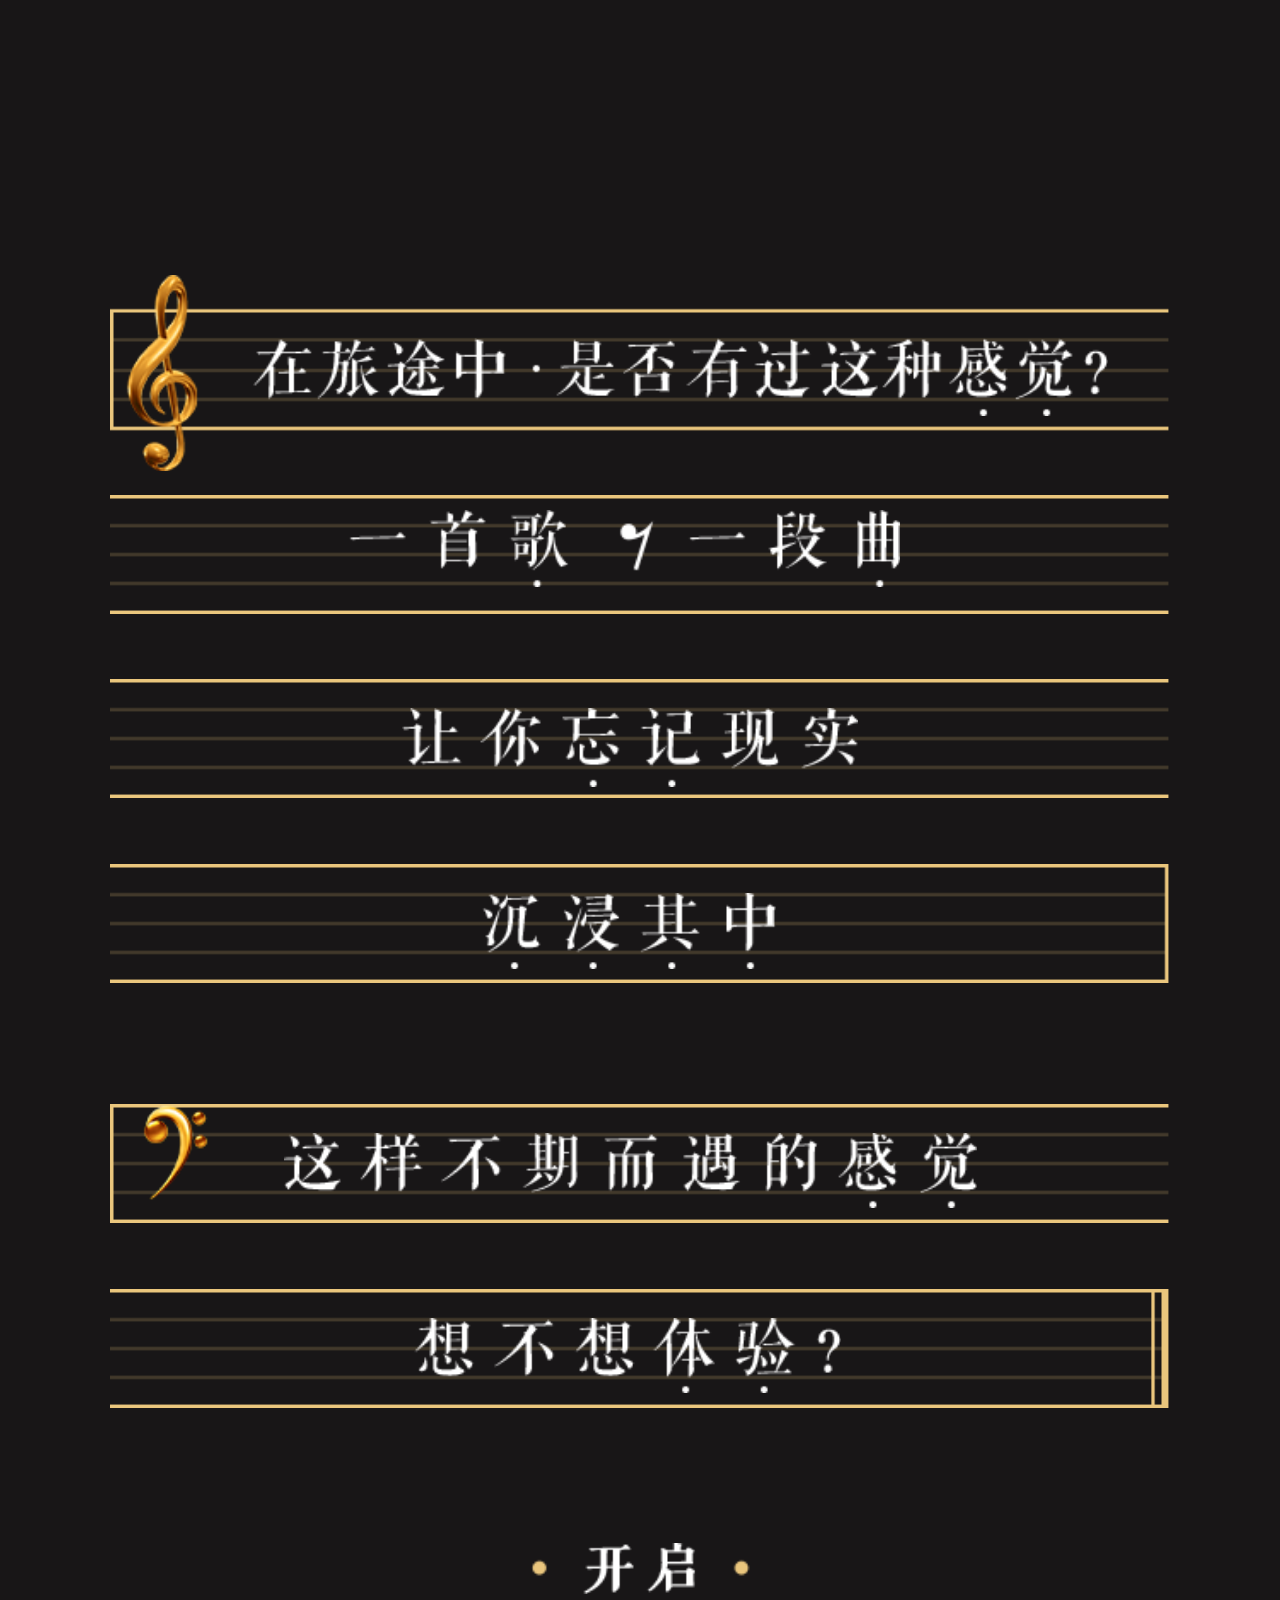
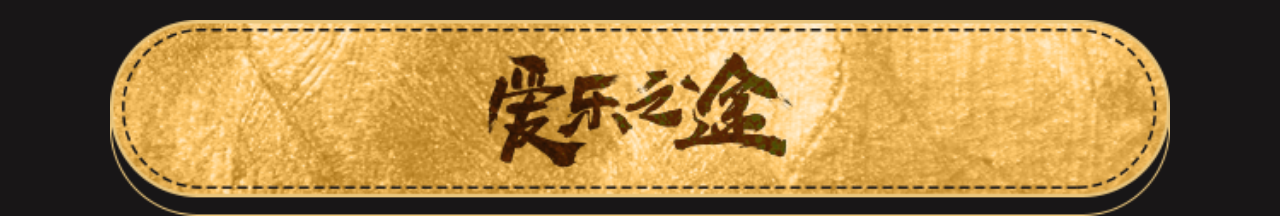
==== index.html @ 2fbd1ff0 "改layer光条" ====
<!DOCTYPE html>
<html lang="en">
<head>
    <meta charset="UTF-8">
    <meta name="viewport" content="initial-scale=1, maximum-scale=1, user-scalable=no, width=device-width">
    <meta name="screen-orientation" content="portrait">
    <meta name="x5-orientation" content="portrait">
    <meta name="format-detection" content="telephone=no"/>
    <meta name="renderer" content="webkit">
    <meta http-equiv="X-UA-Compatible" content="IE=Edge,chrome=1">
    <meta name="apple-mobile-web-app-capable" content="yes"/>
    <meta name="screen-orientation" content="portrait">
    <meta name="x5-orientation" content="portrait">
    <meta name="full-screen" content="yes">
    <meta name="x5-fullscreen" content="true">
    <meta name="browsermode" content="application">
    <meta name="x5-page-mode" content="app">
    <meta name="msapplication-tap-highlight" content="no">
    <title>听见不同 想住就住</title>
    <link rel="stylesheet" href="css/clean.css">
    <link rel="stylesheet" href="css/music.css">
    <link rel="stylesheet" href="css/main.css">
    <script type="text/javascript" src="bower_components/jquery2/jquery.min.js"></script>
    <script src="http://res.wx.qq.com/open/js/jweixin-1.0.0.js"></script>
    <script type="text/javascript" src="js/css3d.js"></script>
    <script type="text/javascript" src="js/parallax.js"></script>
    <script type="text/javascript" src="js/swip.js"></script>
    <script type="text/javascript" src="js/share.js"></script>
</head>
<body>
<div class="container" id="container">
    <div class="firstAd" style="">
        <!---->
        <div class="steps">
            <div class="step step_1">
                <img class="wordText" alt="" src="img/word_text_1_03.png">
            </div>
            <div class="step step_2">
                <img class="wordText" alt="" src="img/word_text_2_03.png">
            </div>
            <div class="step step_3">
                <img class="wordText" alt="" src="img/word_text_3_11.png">
            </div>
            <div class="step step_4">
                <img class="wordText" alt="" src="img/word_text_4_15.png">
            </div>
            <div class="step step_5">
                <img class="wordText" alt="" src="img/word_text_5_19.png">
            </div>
            <div class="step step_6">
                <img class="wordText" alt="" src="img/word_text_6_23.png">
            </div>
        </div>
        <div class="music_start">
            <img src="img/music_open_03.png" alt="">
        </div>
        <div class="music_btn">
            <img src="img/music_btn_03.png" alt="">
        </div>
    </div>

    <div class="mainIndex hide">
        <div class="mainBar relation" id="mainBar">
            <div class="barItem barItem-1"><img src="img/bar_item1_07.png" alt=""></div>
            <div class="barItem barItem-2"><img src="img/bar_item2_11.png" alt=""></div>
            <div class="barItem barItem-3"><img src="img/bar_item3_15.png" alt=""></div>
            <div class="barItem barItem-4"><img src="img/bar_item4_19.png" alt=""></div>
            <!--拖动图标-->
            <div class="touchIcon" id="touchIcon"></div>
            <div class="touchLine"></div>
        </div>
        <div class="logo mainIndexSource"><img src="img/index_logo_03.png"></div>
        <div class="img mainIndexSource"><img src="img/index_img_03.png"></div>
        <div class="introd mainIndexSource"><img src="img/index_introd_03.png"></div>
        <div class="addMsg mainIndexSource"><img src="img/addMsg_03.png"></div>
        <!--<div class="handpull bounceDom" style="display: none"><img src="img/handpull.png" alt=""></div>-->
    </div>

    <div id="arScene" class="arScene hide" >
        <div class="clickMsg">
            <img src="img/chickmsg_04.png" alt="">
        </div>
    </div>
    <div class="pScene" id="pScene" class="" data-limit-y="0" data-scalar-x="60" style="position: absolute;width: 100%;height: 100%;">
        <div  class="ar_item_1" id="ar_item_1"></div>
        <div  class="ar_item_2" id="ar_item_2"></div>
        <div  class="ar_item_3" id="ar_item_3"></div>
    </div>
    <div class="layer layer_1" data-scalar-x='30.0' data-scalar-y='30.0'>
        <img data-depth="0.00" src="img/layer/txt_1.png">
        <img data-depth="0.20" src="img/layer/obj_1.png">
        <img class="logo" src="img/layer/logo1.png">
        <img class="light" src="img/layer/light.png">
        <img class="door" src="img/layer/door1.png">
        <div class="lights">
          <img src="img/layer/light1.png" alt="" style="left: 1.1rem;">
          <img src="img/layer/light1.png" alt="" style="left: 3.2rem;">
          <img src="img/layer/light1.png" alt="" style="left: 5.4rem;">
        </div>
    </div>
    <div class="layer layer_2" data-scalar-x='30.0' data-scalar-y='30.0'>
        <img data-depth="0.00" src="img/layer/txt_2.png">
        <img data-depth="0.20" src="img/layer/obj_2.png">
        <img class="logo" src="img/layer/logo2.png">
        <img class="light" src="img/layer/light.png">
        <img class="door" src="img/layer/door2.png">
        <div class="lights">
          <img src="img/layer/light2.png" alt="">
          <img src="img/layer/light2.png" alt="">
          <img src="img/layer/light2.png" alt="">
          <img src="img/layer/light2.png" alt="">
        </div>
    </div>
    <div class="layer layer_3" data-scalar-x='30.0' data-scalar-y='30.0'>
        <img data-depth="0.00" src="img/layer/txt_3.png">
        <img data-depth="0.20" src="img/layer/obj_3.png">
        <img class="logo" src="img/layer/logo3.png">
        <img class="light" src="img/layer/light.png">
        <img class="door" src="img/layer/door3.png">
        <div class="lights">
          <img src="img/layer/light3.png" alt="">
          <img src="img/layer/light3.png" alt="">
          <img src="img/layer/light3.png" alt="">
          <img src="img/layer/light3.png" alt="">
          <img src="img/layer/light3.png" alt="">
        </div>
    </div>
    <div class="music_play"><img src="img/music_play_03.png"></div>
    <div class="huazhu_logo">
        <img src="img/index_logo_03.png">
    </div>
</div>
<script type="text/javascript" src="js/main.js"></script>
<script type="text/javascript" src="js/parallax.js"></script>
<script>
  var scene_1 = $('.layer_1').get(0)
  var parallax = new Parallax(scene_1, {
    pointerEvents: true,
  });
  var scene_2 = $('.layer_2').get(0)
  var parallax = new Parallax(scene_2, {
    pointerEvents: true,
  });
  var scene_3 = $('.layer_3').get(0)
  var parallax = new Parallax(scene_3, {
    pointerEvents: true,
  });
  $('#ar_item_1').click(function(){
    $('.layer_1').fadeIn();
  })
  $('#ar_item_2').click(function(){
    $('.layer_2').fadeIn();
  })
  $('#ar_item_3').click(function(){
    $('.layer_3').fadeIn();
  })
  $('.layer').click(function(){
    window.location.href="http://m.huazhu.com/Hotel/Detail?hotelId=1000202";
  })
  function size() {
    var _screenWidth = document.documentElement.clientWidth < 300 ? 300 : document.documentElement.clientWidth,
      _UIWidth = 750,
      _fontSize = _screenWidth / _UIWidth * 100;
    window.fontSize = parseFloat(_fontSize);
    document.documentElement.style.fontSize = _fontSize + 'px';
  }
  size();
  window.onresize = function () {
    size();
  }
  $(function () {
    var windowHeight = $(window).height();
    $("#container").css("height", windowHeight);
    function preventString(e) {
      return e.preventDefault()&&e.stopPropagation();
    }
    var touchObj = new Object();
    var touchIcon = document.getElementById("touchIcon");
    //获取最大可滑动距离
    var maxCoundTouch = 7*window.fontSize +  $(touchIcon)[0].clientHeight*1;
    //开始拖动
    touchIcon.addEventListener("touchstart",function (event) {
      console.log("开始拖动",event);
      maxCoundTouch = 7*window.fontSize +  $(touchIcon)[0].clientHeight*1;
      touchObj.bgTransHeight = parseFloat(window.fontSize*(45.38-12.03))-windowHeight;
      touchObj.startY  = parseInt(event.targetTouches[0].pageY);
      $(".mainBar").removeClass("relation");
      preventString(event);
    })
    //持续拖动
    touchIcon.addEventListener("touchmove",function (event) {
      touchObj.touchY  = parseInt(event.targetTouches[0].pageY) - touchObj.startY;
//      console.log("拖动距离",touchObj.touchY);
      if(touchObj.touchY>=0&&touchObj.touchY<=maxCoundTouch){
//        $(touchIcon).css("top",touchObj.touchY + 'px');
        $(touchIcon).css("transform","translateY("+touchObj.touchY+"px)")
        console.log((-1*((touchObj.bgTransHeight/maxCoundTouch)*touchObj.touchY+12.03*window.fontSize)))
        $(".mainBar").css("background-position-y",(-1*((touchObj.bgTransHeight/maxCoundTouch)*touchObj.touchY+12.03*window.fontSize))+'px')
        // 1 2 3 4 出现顺序
        if(1*touchObj.touchY>=maxCoundTouch*0.2){
          if($(".barItem-2").hasClass("appear")){
            $(".barItem-2").removeClass("appear").addClass("disappear");
          }
          if($(".barItem-3").hasClass("appear")){
            $(".barItem-3").removeClass("appear").addClass("disappear");
          }
          if($(".barItem-4").hasClass("appear")){
            $(".barItem-4").removeClass("appear").addClass("disappear");
          }
          $(".barItem-1").removeClass("disappear").addClass("appear");     //出现
        }
        if((1*touchObj.touchY)>=(maxCoundTouch*0.4)){
//          $(".barItem").removeClass("active");    //消失
          if($(".barItem-1").hasClass("appear")){
            $(".barItem-1").removeClass("appear").addClass("disappear");
          }
          if($(".barItem-2").hasClass("appear")){
            $(".barItem-2").removeClass("appear").addClass("disappear");
          }
          if($(".barItem-3").hasClass("appear")){
            $(".barItem-3").removeClass("appear").addClass("disappear");
          }
          $(".barItem-2").removeClass("disappear").addClass("appear");     //出现
        }
        if(1*touchObj.touchY>=maxCoundTouch*0.6){
//          $(".barItem").removeClass("active");    //消失
          if($(".barItem-1").hasClass("appear")){
            $(".barItem-1").removeClass("appear").addClass("disappear");
          }
          if($(".barItem-2").hasClass("appear")){
            $(".barItem-2").removeClass("appear").addClass("disappear");
          }
          if($(".barItem-4").hasClass("appear")){
            $(".barItem-4").removeClass("appear").addClass("disappear");
          }
          $(".barItem-3").removeClass("disappear").addClass("appear");     //出现
        }
        if(1*touchObj.touchY>=maxCoundTouch*0.8){
//          $(".barItem").removeClass("active");    //消失
          if($(".barItem-1").hasClass("appear")){
            $(".barItem-1").removeClass("appear").addClass("disappear");
          }
          if($(".barItem-2").hasClass("appear")){
            $(".barItem-2").removeClass("appear").addClass("disappear");
          }
          if($(".barItem-3").hasClass("appear")){
            $(".barItem-3").removeClass("appear").addClass("disappear");
          }
          $(".barItem-4").removeClass("disappear").addClass("appear");     //出现
        }
        if((maxCoundTouch - touchObj.touchY)<=10){
          $(".touchIcon").addClass("high");
        }else{
          $(".touchIcon").removeClass("high");
        }

      }else{
        return false;
      }
      preventString(event);
    })
    //持续拖动
    // var scene = $('#pScene').get(0)
    // var parallax = new Parallax(scene,{
    //   pointerEvents: true,
    // });
    touchIcon.addEventListener("touchend",function (event) {
      console.log("拖动距离", touchObj.touchY,'最大可拖动距离',maxCoundTouch);
      //设置最大偏移误差为10px
      if(touchObj.touchY + 10 >=maxCoundTouch){
        console.log("拖动完成");
//        $()
        $("#mainBar").fadeOut(800);
        $("#arScene").fadeIn(800);
        $("#pScene").show();
      }else{
        console.log("重新拖动")
        $(touchIcon).css("transform","translateY("+0+"px)");
        $("#mainBar").css("background-position",'0 -12.04rem');
        $(".barItem").removeClass("active");
        setTimeout(function () {
          $("#touchIcon").removeClass("animate");
//          $("#touchIcon").removeClass("reset");
        },1200)
      }
      preventString(event);
    })

    $(".music_btn").on("click",function () {
      console.log("click");
      $('.firstAd').fadeOut(800);
      $('.mainIndex').fadeIn(800);
      $(".music_play").fadeIn(800);
      setTimeout(function () {
        $(".mainIndex").addClass("animate");
        return drawNext();
      },800)
    })
    function drawNext() {
      setTimeout(function () {
        $(".mainIndexSource").hide();
        $("#mainBar").css("background-position",'0 -12.04rem');
        setTimeout(function () {
          $("#mainBar .touchIcon").fadeIn(500);
          $("#mainBar .touchLine").fadeIn(500);
          $(".huazhu_logo").fadeIn(500);
        },800)
      },5500)
    }
    setTimeout(function () {
      $("#container").addClass("animate");
    },500)
    //创建场景
    var s = new C3D.Stage();
    s.size(window.innerWidth, window.innerHeight).material({
      color: "rgba(0,0,0,0)"
    }).update();
    document.getElementById("arScene").appendChild(s.el);
    //创建立方图
    var panoRect = {w: 1200, h: 800};
    var bgData = [
      {url: 'img/line_01.png',b_url:'img/b_01.png',z_url:'img/z_01.png'},
      {url: 'img/line_02.png',b_url:'img/b_02.png',z_url:'img/z_02.png'},
      {url: 'img/line_03.png',b_url:'img/b_03.png',z_url:'img/z_03.png'},
      {url: 'img/line_04.png',b_url:'img/b_04.png',z_url:'img/z_04.png'},
      {url: 'img/line_05.png',b_url:'img/b_05.png',z_url:'img/z_05.png'},
      {url: 'img/line_06.png',b_url:'img/b_06.png',z_url:'img/z_06.png'},
      {url: 'img/line_07.png',b_url:'img/b_07.png',z_url:'img/z_07.png'},
      {url: 'img/line_08.png',b_url:'img/b_08.png',z_url:'img/z_08.png'},
      {url: 'img/line_09.png',b_url:'img/b_09.png',z_url:'img/z_09.png'},
      {url: 'img/line_10.png',b_url:'img/b_10.png',z_url:'img/z_10.png'},
      {url: 'img/line_11.png',b_url:'img/b_11.png',z_url:'img/z_11.png'},
      {url: 'img/line_12.png',b_url:'img/b_12.png',z_url:'img/z_12.png'},
      {url: 'img/line_13.png',b_url:'img/b_13.png',z_url:'img/z_13.png'},
      {url: 'img/line_14.png',b_url:'img/b_14.png',z_url:'img/z_14.png'},
      {url: 'img/line_15.png',b_url:'img/b_15.png',z_url:'img/z_15.png'},
    ];
    function createPano(imgs, rect) {
      var _len = imgs.length;
      var _step = rect.w / _len;
      var _radius = Math.floor(_step / 2 / Math.tan(Math.PI / _len)) - 1;
      var _sp = new C3D.Sprite();
      for (var i = 0; i < _len; i++) {
        var _p = new C3D.Plane();
        var _r = 360 / _len * i;
        var _a = Math.PI * 2 / _len * i;
        _p.size(_step, rect.h).position(Math.sin(_a) * _radius, 0, -Math.cos(_a) * _radius).rotation(0, -_r, 0).material({
          image: imgs[i].url,
          repeat: 'no-repeat',
          bothsides: false,
        }).update();
        _sp.addChild(_p);
      }
      return _sp;
    }
    function createPanoB(imgs, rect) {
      var _len = imgs.length;
      var _step = rect.w / _len;
      var _radius = Math.floor(_step / 2 / Math.tan(Math.PI / _len)) - 1;
      var _sp = new C3D.Sprite();
      for (var i = 0; i < _len; i++) {
        var _p = new C3D.Plane();
        var _r = 360 / _len * i;
        var _a = Math.PI * 2 / _len * i;
        _p.size(_step, rect.h).position(Math.sin(_a) * _radius, 0, -Math.cos(_a) * _radius).rotation(0, -_r, 0).material({
          image: imgs[i].b_url,
          repeat: 'no-repeat',
          bothsides: false,
        }).update();
        _sp.addChild(_p);
      }
      return _sp;
    }
    function createPanoZ(imgs, rect) {
      var _len = imgs.length;
      var _step = rect.w / _len;
      var _radius = Math.floor(_step / 2 / Math.tan(Math.PI / _len)) - 1;
      var _sp = new C3D.Sprite();
      for (var i = 0; i < _len; i++) {
        var _p = new C3D.Plane();
        var _r = 360 / _len * i;
        var _a = Math.PI * 2 / _len * i;
        _p.size(_step, rect.h).position(Math.sin(_a) * _radius, 0, -Math.cos(_a) * _radius).rotation(0, -_r, 0).material({
          image: imgs[i].z_url,
          repeat: 'no-repeat',
          bothsides: false,
        }).update();
        _sp.addChild(_p);
      }
      return _sp;
    }
    var pano = createPano(bgData, panoRect);
    var panoB = createPanoB(bgData, panoRect);
    var panoZ = createPanoZ(bgData, panoRect);
    pano.position(0, -200, -400).updateT();
    panoB.position(0, -200, -350).updateT();
    panoZ.position(0, -200, -380).updateT();
    s.addChild(pano);
    s.addChild(panoB);
    s.addChild(panoZ)
    //刷新场景
    requestAnimationFrame = window.requestAnimationFrame || window.mozRequestAnimationFrame || window.webkitRequestAnimationFrame || window.msRequestAnimationFrame || window.oRequestAnimationFrame ||
      function (callback) {
        setTimeout(callback, 1000 / 60);
      };
    function go() {
      pano.rotate(0, 0.1, 0).updateT();
      panoB.rotate(0, 0.12, 0).updateT();
      panoZ.rotate(0, 0.13, 0).updateT();

//      requestAnimationFrame(go);
//      scene.rotate(0, 1, 0).updateT();
//      scene.p3.rotate(-1, 0, 0).updateT();
      requestAnimationFrame(go);

    }
    requestAnimationFrame(go);
  })
</script>
</body>
</html>
---- css/clean.css ----
@charset "UTF-8";
*[contenteditable] {
    -webkit-user-select: auto;
    -moz-user-select: auto;
    -ms-user-select: auto;
    user-select: auto;
}

*,
.ban div p span,
.commentHeader span,
.commentSend,
.create span,
.editContent,
.sende-header span,
.start,
.theme li,
.voteheader span,
.words,
a,
button,
input {
    -webkit-tap-highlight-color: transparent
}

html,
body,
div,
span,
object,
iframe,
h1,
h2,
h3,
h4,
h5,
h6,
p,
blockquote,
pre,
a,
abbr,
acronym,
address,
big,
cite,
code,
del,
dfn,
em,
img,
ins,
kbd,
q,
s,
samp,
small,
strike,
strong,
sub,
sup,
tt,
var,
b,
u,
i,
center,
dl,
dt,
dd,
ol,
ul,
li,
fieldset,
form,
input,
textarea,
select,
button,
label,
legend,
table,
caption,
tbody,
tfoot,
thead,
tr,
th,
td,
article,
aside,
canvas,
details,
embed,
figure,
figcaption,
footer,
header,
hgroup,
menu,
nav,
output,
ruby,
section,
summary,
time,
mark,
audio,
video {
    margin: 0;
    padding: 0;
    font-style: inherit;
    font-size: 100%;
    -webkit-box-sizing: border-box;
    -moz-box-sizing: border-box;
    box-sizing: border-box;
    font-family: "Segoe UI", "Lucida Grande", Helvetica, Arial, "Microsoft YaHei", FreeSans, Arimo, "Droid Sans", "wenquanyi micro hei", "Hiragino Sans GB", "Hiragino Sans GB W3", Arial, sans-serif;
    vertical-align: top;
    border: none;
    outline: 0;

}

.clearfix:after {
    display: block;
    content: '';
    clear: both;
    height: 0;
    line-height: 0;
    visibility: visible;
    text-indent: -99.99rem;
}
body{
    /*margin-top:-0.5rem;*/
}
---- css/music.css ----
body{
    background-color: #181617;
}
#container{
    position: relative;
    width: 7.5rem;
}
.animate .music_start{
    opacity: 1;
}
.music_start{
    width:1.29rem;
    position: absolute;
    left: 3.11rem;
    top:9.04rem;
    transition:opacity 1s ease 7s;
    opacity: 0;
}
.music_start img{
    width: 100%;
}
.animate .music_btn{
    opacity: 1;
}
.music_btn{
     width:6.21rem;
     position: absolute;
     left: 0.645rem;
     top:9.49rem;
    transition:opacity 1s ease 7.8s;
    opacity: 0;
}
.music_btn img{
    width: 100%;
}

.music_play{
    position: absolute;
    right: 0.2rem;
    top: 0.2rem;
    width: 0.7rem;
    height: 0.7rem;
    overflow: hidden;
    -moz-backface-visibility: visible;
    -moz-transform-origin: center center;
    -moz-animation: musicanimate 2s 0s infinite linear normal backwards;
    -webkit-backface-visibility: visible;
    -webkit-transform-origin: center center;
    -webkit-animation: musicanimate 2s 0s infinite linear normal backwards;
    display:none;
}
.music_play img{
    width:100%;
}

@-webkit-keyframes musicanimate {
    0% {
        -webkit-transform: rotate(0deg) rotate(180 \] ] deg);
    }
    100% {
        -webkit-transform: rotate(360deg);
    }
}
@-moz-keyframes musicanimate {
    0% {
        -moz-transform: rotate(0deg) rotate(180 \] ] deg);
    }
    100% {
        -moz-transform: rotate(360deg);
    }
}
.music_play img{
    width:0.7rem;
}
.steps .step{
    position:absolute;
    width: 6.21rem;
    left: 0.645rem;
    transition:all 1.5s ease 1s;
    transition-property:opacity,margin;
}
.steps .step_1{
    background:url("../img/step_1_bg_03.png");
    height: 1.15rem;
    background-repeat: no-repeat;
    background-size: 100% 100%;
    top: 1.61rem;
    opacity: 0;
    margin-left:-1.29rem;
}
.steps .step_2{
    background:url("../img/step_2_bg_03.png");
    height: 0.7rem;
    background-repeat: no-repeat;
    background-size: 100% 100%;
    top: 2.9rem;
    opacity: 0;
    margin-left:1.29rem;
}
.steps .step_3{
    background:url("../img/step_2_bg_03.png");
    height: 0.7rem;
    background-repeat: no-repeat;
    background-size: 100% 100%;
    top: 3.98rem;
    opacity: 0;
    margin-left:-1.29rem;

}
.steps .step_4{
    background:url("../img/step_3_bg_03.png");
    height: 0.7rem;
    background-repeat: no-repeat;
    background-size: 100% 100%;
    top: 5.06rem;
    opacity: 0;
    margin-left:1.29rem;

}
.steps .step_5{
    background:url("../img/step_4_bg_03.png");
    height: 0.7rem;
    background-repeat: no-repeat;
    background-size: 100% 100%;
    top: 6.47rem;
    opacity: 0;
    margin-left:-1.29rem;
}
.steps .step_6{
    background:url("../img/step_5_bg_03.png");
    height: 0.7rem;
    background-repeat: no-repeat;
    background-size: 100% 100%;
    top: 7.55rem;
    opacity: 0;
    margin-left:-1.29rem;
}

.steps .step_1 img.wordText{
    width:5.01rem;
    left: 0.84rem;
    top: 0.37rem;
    transition:all 1.5s ease 2.5s;
    transition-property:opacity,margin;
}
.steps .step_2 img.wordText{
    width:3.23rem;
    left: 1.4rem;
    top: 0.09rem;
    transition:all 1.5s ease 3s;
    transition-property:opacity,margin;

}
.steps .step_3 img.wordText{
    width:2.67rem;
    left: 1.71rem;
    top: 0.17rem;
    transition:all 1.5s ease 3.5s;
    transition-property:opacity,margin;

}
.steps .step_4 img.wordText{
    width:1.72rem;
    left: 2.18rem;
    top: 0.17rem;
    transition:all 1.5s ease 4s;
    transition-property:opacity,margin;

}
.steps .step_5 img.wordText{
    width:4.06rem;
    left: 1.02rem;
    top: 0.17rem;
    transition:all 1.5s ease 4.5s;
    transition-property:opacity,margin;
}
.steps .step_6 img.wordText{
    width:2.50rem;
    left: 1.78rem;
    top: 0.17rem;
    transition:all 1.5s ease 5s;
    transition-property:opacity,margin;
}
.steps .step img.wordText{
    position: absolute;
    opacity: 0;
    margin-top: 0.48rem;
}
.animate .steps .step img.wordText{
    opacity: 1;
    margin-top: 0;
}
.animate .step_1{
    opacity: 1;
    margin-left: 0;
}
.animate .step_2{
    opacity: 1;
    margin-left: 0;

}
.animate .step_3{
    opacity: 1;
    margin-left: 0;

}
.animate .step_4{
    opacity: 1;
    margin-left: 0;

}
.animate .step_5{
    opacity: 1;
    margin-left: 0;

}
.animate .step_6{
    opacity: 1;
    margin-left: 0;
}
---- css/main.css ----
#container{
    width: 7.5rem;
    position: relative;
}

.hide {display:none;}

.arScene{
    width:100%;
    height:100%;
    position: absolute;
    background-image: url("../img/ar_bg_06.jpg");
    background-repeat:no-repeat;
    background-size: 100% 100%;
    z-index: 17;
}
.arScene .clickMsg{
    width: 4.75rem;
    height: 0.31rem;
    position: absolute;
    margin-left: -2.36rem;
    left:50%;
    top: 30px;
}
.arScene .clickMsg img{
    width:100%;
}
.pScene{
    display:none;
}
.mainBar{
    width:100%;
    height: 100%;
    background-image: url("../img/main_index_bg_02.jpg");
    background-repeat:no-repeat;
    background-size: 7.5rem 45.38rem;
    background-position:0rem 0rem;
    position: absolute;

}
.mainBar.relation{
    transition:all 1s ease 0s;
    transition-property:background-position;
}
.mainBar .barItem{
    position: absolute;
}
.mainBar .barItem.active{
    opacity:1;
    margin-top:0;
}
.mainBar .barItem img{
    width: 100%;
}
.mainBar .barItem-1.up{
    margin-top:-30px;
}
.mainBar .barItem-1.up{
    margin-top:-30px;
}
.mainBar .barItem-1.up{
    margin-top:-30px;
}
.mainBar .barItem-1.up{
    margin-top:-30px;
}
.mainBar .barItem-1{
    width: 2.85rem;
    left: 0;
    top: 5%;
    margin-left: 0.45rem;
    opacity:0;
    /*margin-top:30px;*/
 }
.mainBar .barItem-2{
    width: 2.96rem;
    right: 0;
    top: 15%;
    margin-right: 0.32rem;
    opacity:0;
    /*margin-top:30px;*/
}
.mainBar .barItem-3{
    width: 2.95rem;
    left: 0;
    top: 30%;
    margin-left: 0.38rem;
    opacity:0;
    /*margin-top:30px;*/
}
.mainBar .barItem-4{
    width: 2.92rem;
    right: 0;
    top:45%;
    margin-right: 0.42rem;
    opacity:0;
    /*margin-top:30px;*/
}
.mainBar .touchIcon{
    width: 0.64rem;
    height: 1.83rem;
    background:url("../img/icon.png");
    background-size: 100% 100%;
    background-repeat:no-repeat;
    left: 50%;
    margin-left: -0.32rem;
    top: 0;
    position: absolute;
    z-index: 11;
    display: none;
}
.mainBar .touchIcon.animate {
    transition:transform 1s ease 0s;
}
.mainBar .touchIcon.reset{
    top:0;
}
.mainBar .touchIcon{
    width: 0.64rem;
    height: 1.83rem;
    background:url("../img/bar_icon_03.png");
    background-size: 100% 100%;
    background-repeat:no-repeat;
    left: 50%;
    margin-left: -0.32rem;
    top: 50%;
    margin-top: -5.33rem;
    position: absolute;
    z-index: 11;
}
.mainBar .touchLine{
    width: 0.16rem;
    height:7rem;
    background: url("../img/arraw.png");
    background-repeat: no-repeat;
    background-size: 100% 100%;
    left: 50%;
    top:50%;
    margin-top: -3.5rem;
    margin-left:-0.08rem;
    position: absolute;
    z-index:10;
    display: none;
} .ar_item_1{
    width: 3.06rem;
    height: 3.16rem;
    background: url("../img/ar_icon_1_03.png");
    background-size: 100% 100%;
    background-repeat: no-repeat;
}
 .ar_item_2{
    width: 4.12rem;
    height: 3.58rem;
    background: url("../img/ar_icon2_03.png");
    background-size: 100% 100%;
    background-repeat: no-repeat;
}
 .ar_item_3{
    width: 3.37rem;
    height: 3.91rem;
    background: url("../img/ar_icon_3_03.png");
    background-size: 100% 100%;
    background-repeat: no-repeat;
}
.ar_item_1{
    width: 3.55rem;
    height: 3.93rem;
    background: url(../img/ar_icon_1_03.png?isd=1);
    background-size: 100% 100%;
    background-repeat: no-repeat;
    position: absolute;
    z-index: 20;
    top: 1.1rem!important;
    left: 3.6rem!important;
    -webkit-animation:move_1 2s linear infinite;
}
.ar_item_2{
    width: 4.12rem;
    height: 3.58rem;
    background: url(../img/ar_icon2_03.png?osd=2);
    background-size: 100% 100%;
    background-repeat: no-repeat;
    position: absolute;
    z-index: 20;
    top: 3.8rem!important;
    left: 0.43rem!important;
    -webkit-animation:move_2 2s linear infinite;
}
.ar_item_3{
    width: 3.37rem;
    height: 3.91rem;
    background: url(../img/ar_icon_3_03.png?osd=2);
    background-size: 100% 100%;
    background-repeat: no-repeat;
    position: absolute;
    z-index: 20;
    top: 6.6rem!important;
    left: 3.5rem!important;
    -webkit-animation:move_3 2s linear infinite;
}

.mainIndex{
    position: absolute;
    width:100%;
    height:100%;
    background-repeat: no-repeat;
    -webkit-background-size:100% 100%;
    background-size:100% 100%;
    overflow: auto;
}
.mainIndex img{
    width:100%;
}
.mainIndex.animate .logo{
    opacity: 1;
    margin-top:0;
}
.mainIndex.animate .img {
    opacity: 1;
    margin-top:0;
}
.mainIndex.animate .introd {
    opacity: 1;
    margin-top:0;
}
.mainIndex.animate .addMsg {
    opacity: 1;
    margin-top:0;
}
.mainIndex .logo{
    width: 2.76rem;
    position: absolute;
    left:2.45rem;
    top: 1.4rem;
    opacity: 0;
    transition:opacity 1.5s ease 0s;
    transition-property:opacity,margin;
    margin-top:-50px;
}
.mainIndex .img {
    width: 6.84rem;
    position: absolute;
    left: 0.59rem;
    top: 1.56rem;
    opacity: 0;
    transition:opacity 1.5s ease 1s;
    transition-property:opacity,margin;
}
.mainIndex .introd {
    width: 5.99rem;
    position: absolute;
    left:0.78rem;
    top: 4.35rem;
    opacity: 0;
    transition:opacity 1.5s ease 2s;
    transition-property:opacity,margin;
    margin-top:30px;
}
.mainIndex .addMsg{
    width: 2.91rem;
    height: 0.61rem;
    position: absolute;
    left:50%;
    margin-left: -1.45rem;
    top: 8.15rem;
    transition:opacity 1.5s ease 4s;
    margin-top:50px;
    transition-property:opacity,margin;
    opacity: 0;
}
.mainIndex .addMsg img{
    width:100%;
}



.mainIndex .handpull{
    width:0.6rem;
    height: 0.4rem;
    position: absolute;
    background: url("../img/handpull.png");
    background-repeat:no-repeat;
    background-size: 100% 100%;
    bottom:0.8rem;
    left:50%;
    margin-left: -0.3rem;
}
.bounceDom {
    -webkit-animation:bounce 1s .2s ease both infinite;
    -moz-animation:bounce 1s .2s ease both infinite;
}
.appear{
    -webkit-animation:appear 1s .2s ease both 1;
    -moz-animation:appear 1s .2s ease both 1;
}
.disappear{
    -webkit-animation:disappear 1s .2s ease both 1;
    -moz-animation:disappear 1s .2s ease both 1;
}
@-webkit-keyframes bounce{
    0%{-webkit-transform:translateY(0)}
    100%{-webkit-transform:translateY(-30px)}
    /*60%{-webkit-transform:translateY(-15px)}*/
}
@-moz-keyframes bounce{
    0%{-webkit-transform:translateY(0)}
    100%{-webkit-transform:translateY(-30px)}
}
@-webkit-keyframes appear{
    0%{
        -webkit-transform:translateY(30px);
        opacity: 0;
    }
    100%{
        -webkit-transform:translateY(0);
        opacity: 1;
    }
}
@-moz-keyframes appear{
    0%{
        -webkit-transform:translateY(30px);
        opacity: 0;
    }
    100%{
        -webkit-transform:translateY(0);
        opacity: 1;
    }
}
@-webkit-keyframes disappear{
    0%{
        -webkit-transform:translateY(0);
        opacity: 1;
    }
    100%{
        -webkit-transform:translateY(-30px);
        opacity: 0;
    }
}
@-moz-keyframes disappear{
    0%{
        -webkit-transform:translateY(0px);
        opacity: 1;
    }
    100%{
        -webkit-transform:translateY(-30px);
        opacity: 0;
    }
}
.par{
    width: 100%;
    height: 100%;
    z-index: 18;
}
.layer{
    width:100%;
    height:100%;
    position: absolute;
    left:0;
    top: 0;
    display: none;
    background-repeat:no-repeat;
    background-size: 100% auto;
    background-position:0 -0.25rem;
    overflow:hidden;
    z-index:22;
}
.layer *{
    position:absolute;
}
.layer>img:nth-of-type(1){
    margin:3.09rem auto 0;
    display:block;
}
.layer>img:nth-of-type(2){
    left: auto !important;
}
.layer .logo{
    left: 0.3rem !important;
    top: 0.5rem !important;
}
.layer .door{
    width: 94%;
    bottom: 3rem;
    top: auto !important;
    left: 3% !important;
}
.layer .light{
    width: 86%;
    -webkit-animation:fade 2s ease infinite;
    z-index:-1;
}
.layer .lights{
    top: auto !important;
    bottom: 5.7rem;
}
.layer .lights img{
    width:0.2rem;
}
.layer_1{
    background-image:url("../img/layer/bg_1.jpg");
}
.layer_1>img:nth-of-type(1){
    width:3.6rem;
}
.layer_1>img:nth-of-type(2){
    width: 7.24rem;
    right: 0px !important;
    top: 1.17rem !important;
}
.layer_1 .lights>img:nth-of-type(1){
    -webkit-animation:fade 1s ease infinite;
}
.layer_1 .lights>img:nth-of-type(2){
    -webkit-animation:fade 1s ease 0.5s infinite;
}
.layer_1 .lights>img:nth-of-type(3){
    -webkit-animation:fade 1s ease  1s infinite;
}
.layer_2 .lights>img:nth-of-type(1){
    -webkit-animation:fade 1s ease infinite;
    left: 0.85rem;
}
.layer_2 .lights>img:nth-of-type(2){
    -webkit-animation:fade 1s ease 0.5s infinite;
    left: 2.45rem;
    margin-top: 0.1rem;
}
.layer_2 .lights>img:nth-of-type(3){
    -webkit-animation:fade 1s ease  1s infinite;
    left: 4.1rem;
}
.layer_2 .lights>img:nth-of-type(4){
    -webkit-animation:fade 1s ease  1.5s infinite;
    left: 5.7rem;
    top: 0.1rem;
}
.layer_1 .logo{
    width:2.76rem;
}
.layer_2 .logo{
    width:2.2rem;
}
.layer_3.logo{
    width:2.6rem;
}
.layer_2{
    background-image:url("../img/layer/bg_2.jpg");
}
.layer_2>img:nth-of-type(1){
    width:4.76rem;
}
.layer_2>img:nth-of-type(2){
    width:7.21rem;
    right: 0 !important;
    top: 1.14rem !important;
}
.layer_3{
    background-image:url("../img/layer/bg_3.jpg");
}
.layer_3>img:nth-of-type(1){
    width:4.09rem;
}
.layer_3>img:nth-of-type(2){
    width:6.09rem;
    top: 1.57rem !important;
    right: -0.34rem !important;
}
@-webkit-keyframes fade{
    from{opacity:0;}
    to{opacity:1;}
}
@-webkit-keyframes move_1{
    0%{transform:translateY(0rem)}
    33%{transform:translateY(0.1rem)}
    66%{transform:translateY(-0.1rem)}
    100%{transform:translateY(0rem)}
}
@-webkit-keyframes move_2{
    0%{transform:scale(1)}
    33%{transform:scale(0.97)}
    66%{transform:scale(1.03)}
    100%{transform:scale(1)}
}
@-webkit-keyframes move_3{
    0%{transform:translateY(0rem)}
    20%{transform:translateY(-0.1rem)}
    80%{transform:translateY(0.1rem)}
    100%{transform:translateY(0rem)}
}
.huazhu_logo{
    position: absolute;
    top:0.4rem;
    left: 0.28rem;
    width: 3.2rem;
    display: none;
}
.huazhu_logo img{
    width:100%;
}
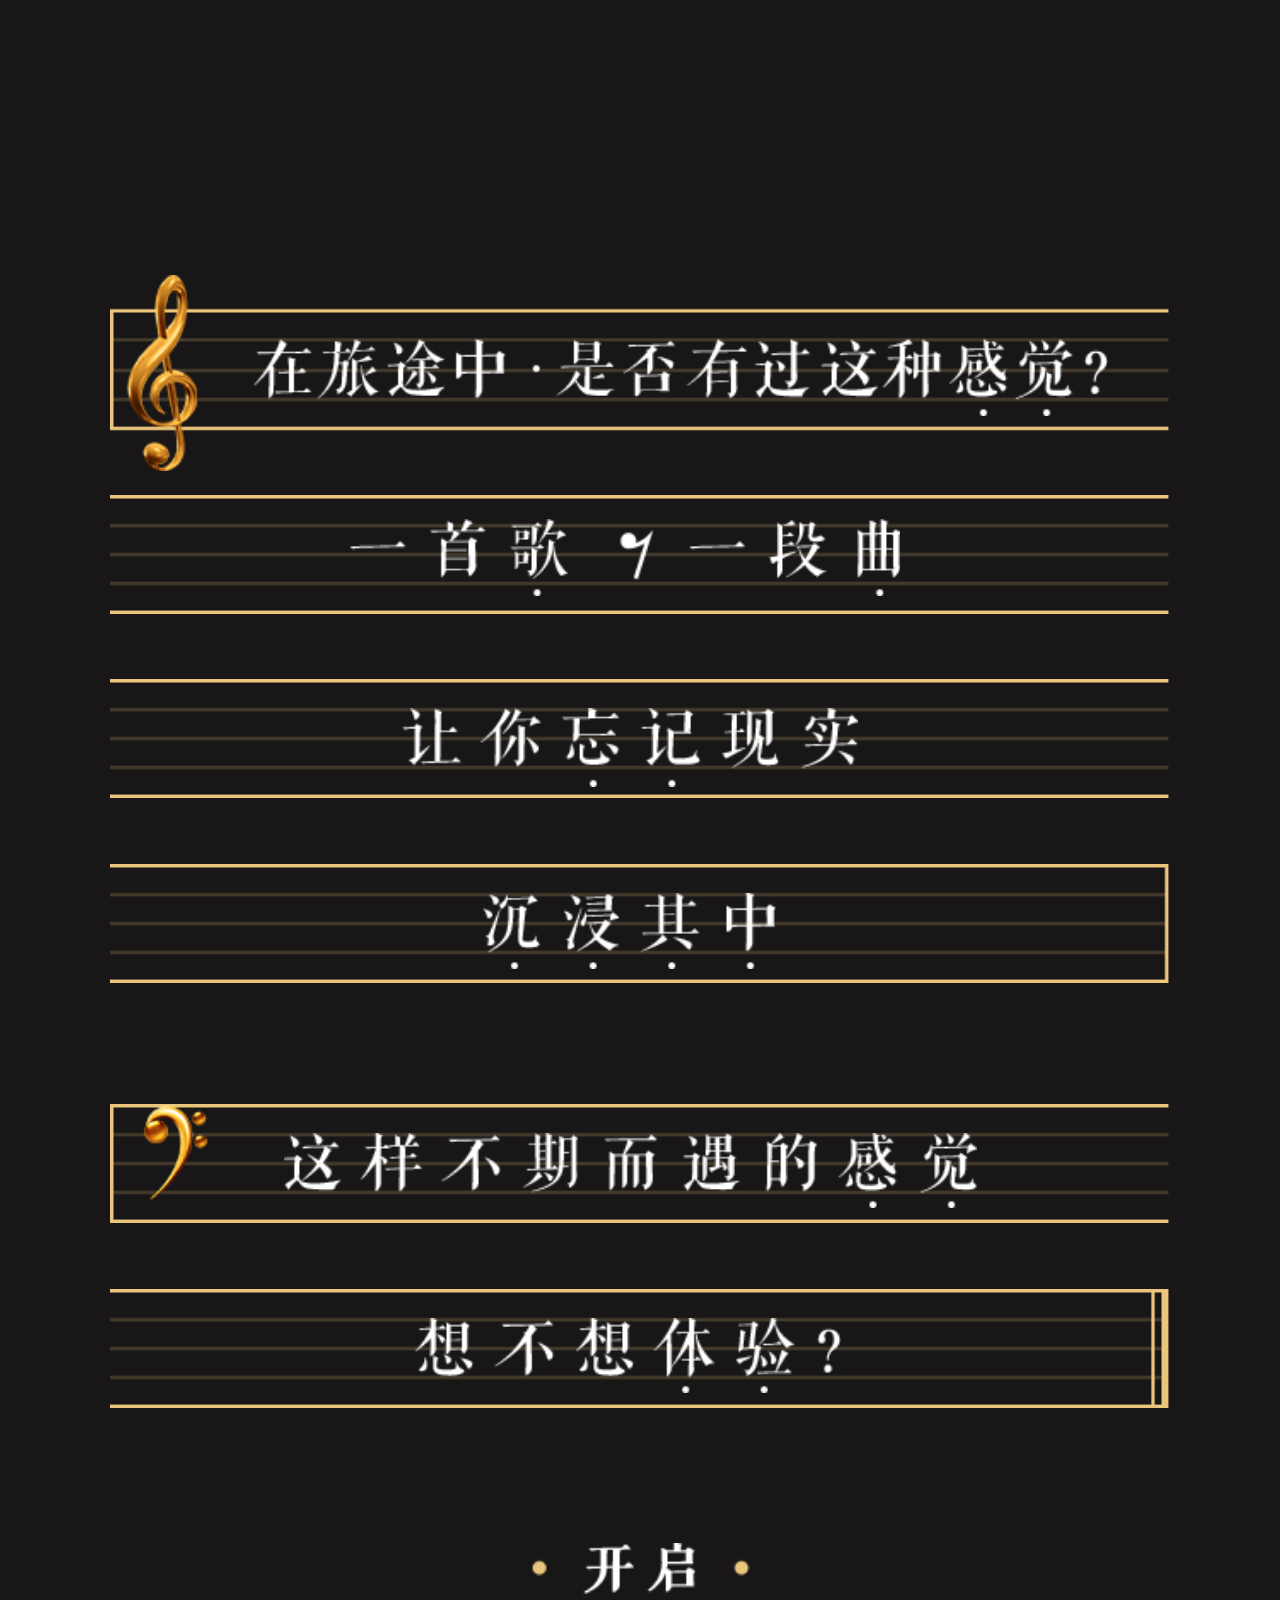
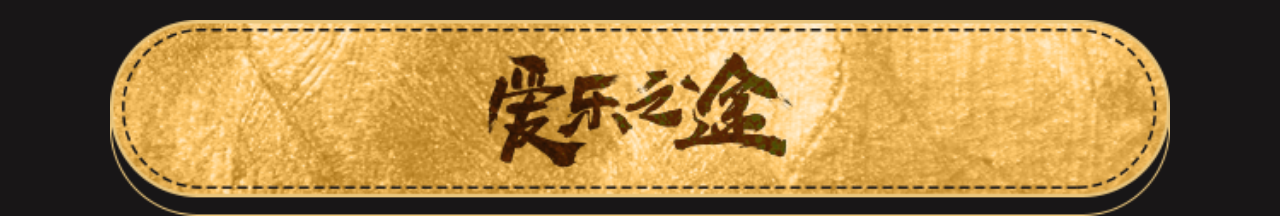
==== commit a727892a: "sa" ====
--- a/index.html
+++ b/index.html
@@ -29,6 +29,9 @@
 </head>
 <body>
 <div class="container" id="container">
+    <audio loop="true" sytle="display:none" id="BGM">
+        <source src="audio/bgm.wav" type="audio/mpeg"></source>
+    </audio>
     <div class="firstAd" style="">
         <!---->
         <div class="steps">
@@ -61,6 +64,18 @@
 
     <div class="mainIndex hide">
         <div class="mainBar relation" id="mainBar">
+
+            <!--增加光线滑动效果-->
+            <div class="moveLine" style="top: -3.7rem"></div>
+            <div class="moveLine delay_1" style="top: 6.22rem;"></div>
+            <div class="moveLine delay_2" style="top: 1.52rem;"></div>
+            <div class="moveLine" style="top: 9.8rem"></div>
+            <div class="moveLine" style="top: 3.3rem;-webkit-animation: fly 3.2s 1.4s infinite ease normal none;"></div>
+            <div class="moveLine" style="top: -4.8rem;-webkit-animation: fly 3.7s 0s infinite ease normal none;"></div>
+            <div class="moveLine" style="top: 5.4rem;-webkit-animation: fly 3s 2s infinite ease normal none;"></div>
+
+
+
             <div class="barItem barItem-1"><img src="img/bar_item1_07.png" alt=""></div>
             <div class="barItem barItem-2"><img src="img/bar_item2_11.png" alt=""></div>
             <div class="barItem barItem-3"><img src="img/bar_item3_15.png" alt=""></div>
@@ -68,12 +83,12 @@
             <!--拖动图标-->
             <div class="touchIcon" id="touchIcon"></div>
             <div class="touchLine"></div>
+            <div class="handpull bounceDom"><img src="img/handpull.png" alt=""></div>
         </div>
         <div class="logo mainIndexSource"><img src="img/index_logo_03.png"></div>
         <div class="img mainIndexSource"><img src="img/index_img_03.png"></div>
         <div class="introd mainIndexSource"><img src="img/index_introd_03.png"></div>
         <div class="addMsg mainIndexSource"><img src="img/addMsg_03.png"></div>
-        <!--<div class="handpull bounceDom" style="display: none"><img src="img/handpull.png" alt=""></div>-->
     </div>
 
     <div id="arScene" class="arScene hide" >
@@ -82,9 +97,15 @@
         </div>
     </div>
     <div class="pScene" id="pScene" class="" data-limit-y="0" data-scalar-x="60" style="position: absolute;width: 100%;height: 100%;">
-        <div  class="ar_item_1" id="ar_item_1"></div>
-        <div  class="ar_item_2" id="ar_item_2"></div>
-        <div  class="ar_item_3" id="ar_item_3"></div>
+        <div  class="ar_item_1" id="ar_item_1" style="margin-left: 0.4rem;margin-top: -0.3rem;">
+            <div class="lightpoint"></div>
+        </div>
+        <div  class="ar_item_2" id="ar_item_2">
+            <div class="lightpoint" style="margin-left: -0.4rem;margin-top: -0.7rem;-webkit-animation: light 1.2s 0.6s infinite ease normal none;"></div>
+        </div>
+        <div  class="ar_item_3" id="ar_item_3">
+            <div class="lightpoint" style="margin-left: -0.6rem;margin-top: 0.3rem;-webkit-animation: light 1.5s 0s infinite ease normal none;"></div>
+        </div>
     </div>
     <div class="layer layer_1" data-scalar-x='30.0' data-scalar-y='30.0'>
         <img data-depth="0.00" src="img/layer/txt_1.png">
@@ -170,6 +191,7 @@
   }
   $(function () {
     var windowHeight = $(window).height();
+    var bgm = document.getElementById("BGM");
     $("#container").css("height", windowHeight);
     function preventString(e) {
       return e.preventDefault()&&e.stopPropagation();
@@ -180,11 +202,13 @@
     var maxCoundTouch = 7*window.fontSize +  $(touchIcon)[0].clientHeight*1;
     //开始拖动
     touchIcon.addEventListener("touchstart",function (event) {
+      $(touchIcon).removeClass("animate")
       console.log("开始拖动",event);
       maxCoundTouch = 7*window.fontSize +  $(touchIcon)[0].clientHeight*1;
       touchObj.bgTransHeight = parseFloat(window.fontSize*(45.38-12.03))-windowHeight;
       touchObj.startY  = parseInt(event.targetTouches[0].pageY);
       $(".mainBar").removeClass("relation");
+      $(".handpull").fadeOut(500);
       preventString(event);
     })
     //持续拖动
@@ -275,9 +299,15 @@
         $("#pScene").show();
       }else{
         console.log("重新拖动")
-        $(touchIcon).css("transform","translateY("+0+"px)");
+        $(touchIcon).addClass("animate").css("transform","translateY("+0+"px)");
         $("#mainBar").css("background-position",'0 -12.04rem');
+        $(".handpull").fadeIn(500);
         $(".barItem").removeClass("active");
+        $(".barItem").each(function () {
+          if($(this).hasClass("appear")){
+            $(this).removeClass("appear").addClass("disappear");
+          }
+        })
         setTimeout(function () {
           $("#touchIcon").removeClass("animate");
 //          $("#touchIcon").removeClass("reset");
@@ -285,9 +315,22 @@
       }
       preventString(event);
     })
-
+    $(".music_play").on("click",function () {
+      if(window.musicStart){
+        bgm.pause();
+        $(".music_play").removeClass("xz");
+        window.musicStart = false;
+      }else{
+        bgm.play();
+        $(".music_play").addClass("xz");
+        window.musicStart = true;
+      }
+    })
     $(".music_btn").on("click",function () {
       console.log("click");
+      $(".music_play").addClass("xz");
+      bgm.play();
+      window.musicStart = true;
       $('.firstAd').fadeOut(800);
       $('.mainIndex').fadeIn(800);
       $(".music_play").fadeIn(800);
@@ -298,14 +341,18 @@
     })
     function drawNext() {
       setTimeout(function () {
-        $(".mainIndexSource").hide();
-        $("#mainBar").css("background-position",'0 -12.04rem');
+        $(".mainIndexSource").css("transition","opacity 1s ease 0s").css("opacity",'0');
+        $(".moveLine").fadeOut(200);
+        setTimeout(function(){
+          $("#mainBar").css("background-position",'0 -12.04rem');
+        },800);
         setTimeout(function () {
           $("#mainBar .touchIcon").fadeIn(500);
           $("#mainBar .touchLine").fadeIn(500);
+          $(".handpull").fadeIn(500);
           $(".huazhu_logo").fadeIn(500);
-        },800)
-      },5500)
+        },1300)
+      },6800)
     }
     setTimeout(function () {
       $("#container").addClass("animate");
@@ -319,21 +366,21 @@
     //创建立方图
     var panoRect = {w: 1200, h: 800};
     var bgData = [
-      {url: 'img/line_01.png',b_url:'img/b_01.png',z_url:'img/z_01.png'},
-      {url: 'img/line_02.png',b_url:'img/b_02.png',z_url:'img/z_02.png'},
-      {url: 'img/line_03.png',b_url:'img/b_03.png',z_url:'img/z_03.png'},
-      {url: 'img/line_04.png',b_url:'img/b_04.png',z_url:'img/z_04.png'},
-      {url: 'img/line_05.png',b_url:'img/b_05.png',z_url:'img/z_05.png'},
-      {url: 'img/line_06.png',b_url:'img/b_06.png',z_url:'img/z_06.png'},
-      {url: 'img/line_07.png',b_url:'img/b_07.png',z_url:'img/z_07.png'},
-      {url: 'img/line_08.png',b_url:'img/b_08.png',z_url:'img/z_08.png'},
-      {url: 'img/line_09.png',b_url:'img/b_09.png',z_url:'img/z_09.png'},
-      {url: 'img/line_10.png',b_url:'img/b_10.png',z_url:'img/z_10.png'},
-      {url: 'img/line_11.png',b_url:'img/b_11.png',z_url:'img/z_11.png'},
-      {url: 'img/line_12.png',b_url:'img/b_12.png',z_url:'img/z_12.png'},
-      {url: 'img/line_13.png',b_url:'img/b_13.png',z_url:'img/z_13.png'},
-      {url: 'img/line_14.png',b_url:'img/b_14.png',z_url:'img/z_14.png'},
-      {url: 'img/line_15.png',b_url:'img/b_15.png',z_url:'img/z_15.png'},
+      {url: 'img/line_01.png',b_url:'img/b_01.png?id=1',z_url:'img/z_01.png'},
+      {url: 'img/line_02.png',b_url:'img/b_02.png?id=1',z_url:'img/z_02.png'},
+      {url: 'img/line_03.png',b_url:'img/b_03.png?id=1',z_url:'img/z_03.png'},
+      {url: 'img/line_04.png',b_url:'img/b_04.png?id=1',z_url:'img/z_04.png'},
+      {url: 'img/line_05.png',b_url:'img/b_05.png?id=1',z_url:'img/z_05.png'},
+      {url: 'img/line_06.png',b_url:'img/b_06.png?id=1',z_url:'img/z_06.png'},
+      {url: 'img/line_07.png',b_url:'img/b_07.png?id=1',z_url:'img/z_07.png'},
+      {url: 'img/line_08.png',b_url:'img/b_08.png?id=1',z_url:'img/z_08.png'},
+      {url: 'img/line_09.png',b_url:'img/b_09.png?id=1',z_url:'img/z_09.png'},
+      {url: 'img/line_10.png',b_url:'img/b_10.png?id=1',z_url:'img/z_10.png'},
+      {url: 'img/line_11.png',b_url:'img/b_11.png?id=1',z_url:'img/z_11.png'},
+      {url: 'img/line_12.png',b_url:'img/b_12.png?id=1',z_url:'img/z_12.png'},
+      {url: 'img/line_13.png',b_url:'img/b_13.png?id=1',z_url:'img/z_13.png'},
+      {url: 'img/line_14.png',b_url:'img/b_14.png?id=1',z_url:'img/z_14.png'},
+      {url: 'img/line_15.png',b_url:'img/b_15.png?id=1',z_url:'img/z_15.png'},
     ];
     function createPano(imgs, rect) {
       var _len = imgs.length;
@@ -397,7 +444,7 @@
     panoZ.position(0, -200, -380).updateT();
     s.addChild(pano);
     s.addChild(panoB);
-    s.addChild(panoZ)
+    s.addChild(panoZ);
     //刷新场景
     requestAnimationFrame = window.requestAnimationFrame || window.mozRequestAnimationFrame || window.webkitRequestAnimationFrame || window.msRequestAnimationFrame || window.oRequestAnimationFrame ||
       function (callback) {
@@ -405,9 +452,8 @@
       };
     function go() {
       pano.rotate(0, 0.1, 0).updateT();
-      panoB.rotate(0, 0.12, 0).updateT();
-      panoZ.rotate(0, 0.13, 0).updateT();
-
+      panoB.rotate(0, 0.2, 0).updateT();
+      panoZ.rotate(0, 0.36, 0).updateT();
 //      requestAnimationFrame(go);
 //      scene.rotate(0, 1, 0).updateT();
 //      scene.p3.rotate(-1, 0, 0).updateT();
--- a/css/music.css
+++ b/css/music.css
@@ -41,13 +41,17 @@
     width: 0.7rem;
     height: 0.7rem;
     overflow: hidden;
+
+    display:none;
+    z-index: 99;
+}
+.music_play.xz{
     -moz-backface-visibility: visible;
     -moz-transform-origin: center center;
     -moz-animation: musicanimate 2s 0s infinite linear normal backwards;
     -webkit-backface-visibility: visible;
     -webkit-transform-origin: center center;
     -webkit-animation: musicanimate 2s 0s infinite linear normal backwards;
-    display:none;
 }
 .music_play img{
     width:100%;
@@ -146,7 +150,7 @@
 .steps .step_2 img.wordText{
     width:3.23rem;
     left: 1.4rem;
-    top: 0.09rem;
+    top: 0.14rem;
     transition:all 1.5s ease 3s;
     transition-property:opacity,margin;
 
--- a/css/main.css
+++ b/css/main.css
@@ -9,7 +9,7 @@
     width:100%;
     height:100%;
     position: absolute;
-    background-image: url("../img/ar_bg_06.jpg");
+    background-image: url("../img/cd.gif");
     background-repeat:no-repeat;
     background-size: 100% 100%;
     z-index: 17;
@@ -20,7 +20,7 @@
     position: absolute;
     margin-left: -2.36rem;
     left:50%;
-    top: 30px;
+    bottom: 0.3rem;
 }
 .arScene .clickMsg img{
     width:100%;
@@ -36,6 +36,7 @@
     background-size: 7.5rem 45.38rem;
     background-position:0rem 0rem;
     position: absolute;
+    overflow: hidden;
 
 }
 .mainBar.relation{
@@ -236,6 +237,7 @@
     transition:opacity 1.5s ease 0s;
     transition-property:opacity,margin;
     margin-top:-50px;
+    z-index: 3;
 }
 .mainIndex .img {
     width: 6.84rem;
@@ -245,6 +247,8 @@
     opacity: 0;
     transition:opacity 1.5s ease 1s;
     transition-property:opacity,margin;
+    z-index: 3;
+
 }
 .mainIndex .introd {
     width: 5.99rem;
@@ -255,6 +259,8 @@
     transition:opacity 1.5s ease 2s;
     transition-property:opacity,margin;
     margin-top:30px;
+    z-index: 3;
+
 }
 .mainIndex .addMsg{
     width: 2.91rem;
@@ -267,24 +273,32 @@
     margin-top:50px;
     transition-property:opacity,margin;
     opacity: 0;
+    z-index: 3;
 }
 .mainIndex .addMsg img{
     width:100%;
 }
-
-
-
 .mainIndex .handpull{
     width:0.6rem;
     height: 0.4rem;
     position: absolute;
-    background: url("../img/handpull.png");
-    background-repeat:no-repeat;
-    background-size: 100% 100%;
-    bottom:0.8rem;
+    /*bottom:0.8rem;*/
+    top: 50%;
+    margin-top: -2.8rem;
     left:50%;
     margin-left: -0.3rem;
-}
+    opacity:0.32;
+    transform: scale(0.76);
+    -webkit-transform: scale(0.76);
+    text-align: center;
+    display: none;
+}
+.mainIndex .handpull img{
+    transform: rotate(-180deg);
+    -webkit-transform: rotate(-180deg);
+    width: 72%;
+}
+
 .bounceDom {
     -webkit-animation:bounce 1s .2s ease both infinite;
     -moz-animation:bounce 1s .2s ease both infinite;
@@ -298,13 +312,13 @@
     -moz-animation:disappear 1s .2s ease both 1;
 }
 @-webkit-keyframes bounce{
-    0%{-webkit-transform:translateY(0)}
-    100%{-webkit-transform:translateY(-30px)}
+    0%{-webkit-transform:translateY(-30px)}
+    100%{-webkit-transform:translateY(0px)}
     /*60%{-webkit-transform:translateY(-15px)}*/
 }
 @-moz-keyframes bounce{
-    0%{-webkit-transform:translateY(0)}
-    100%{-webkit-transform:translateY(-30px)}
+    0%{-webkit-transform:translateY(-30px)}
+    100%{-webkit-transform:translateY(0px)}
 }
 @-webkit-keyframes appear{
     0%{
@@ -360,7 +374,7 @@
     display: none;
     background-repeat:no-repeat;
     background-size: 100% auto;
-    background-position:0 -0.25rem;
+    background-position:0 -0.7rem;
     overflow:hidden;
     z-index:22;
 }
@@ -380,7 +394,7 @@
 }
 .layer .door{
     width: 94%;
-    bottom: 3rem;
+    bottom: 2rem;
     top: auto !important;
     left: 3% !important;
 }
@@ -391,7 +405,7 @@
 }
 .layer .lights{
     top: auto !important;
-    bottom: 5.7rem;
+    bottom: 4.7rem;
 }
 .layer .lights img{
     width:0.2rem;
@@ -489,11 +503,65 @@
 }
 .huazhu_logo{
     position: absolute;
-    top:0.4rem;
-    left: 0.28rem;
-    width: 3.2rem;
+    top: 0.46rem;
+    left: 0.38rem;
+    width: 2.6rem;
+    z-index: 19;
     display: none;
 }
 .huazhu_logo img{
     width:100%;
+}
+.moveLine{
+    width:2.48rem;
+    height: 3.65rem;
+    background: url(../img/moveline_03.png) no-repeat;
+    background-size: 100% 100%;
+    position: absolute;
+    z-index: 1;
+    opacity: 1;
+    transform: scale(1.2);
+    right:0;
+    -webkit-animation: fly 3.7s 0s infinite ease normal none;
+}
+.moveLine.delay_1{
+    -webkit-animation: fly 3.1s 1s infinite ease normal none;
+}
+.moveLine.delay_2{
+    -webkit-animation: fly 3.5s 0.8s infinite ease normal none;
+}
+
+@-webkit-keyframes fly{
+    0%{
+        -webkit-transform:translateX(px) translateY(px);
+    } 100%{
+          -webkit-transform:translateX(-496px) translateY(730px);
+      }
+}
+@-moz-keyframes fly{
+    0%{
+        -moz-transform:translateX(px) translateY(px);
+    } 100%{
+          -moz-transform:translateX(-500px) translateY(260px);
+      }
+}
+.lightpoint{
+    width: 4.79rem;
+    height: 4.30rem;
+    background:url("../img/lightpoint.png");
+    /*-webkit-background-size:;*/
+    background-size:100% 100%;
+    background-repeat:no-repeat;
+    -webkit-animation: light 1s 0s infinite ease normal none;
+}
+
+@-webkit-keyframes light{
+    0%{opacity: 0;  transform:rotate(0deg);  }
+    50%{opacity: 1; transform:rotate(180deg);}
+    100%{opacity: 0;transform:rotate(360deg);}
+}
+@-moz-keyframes light{
+    0%{opacity: 0;  transform:rotate(0deg);  }
+    50%{opacity: 1; transform:rotate(180deg);}
+    100%{opacity: 0;transform:rotate(360deg);}
 }
